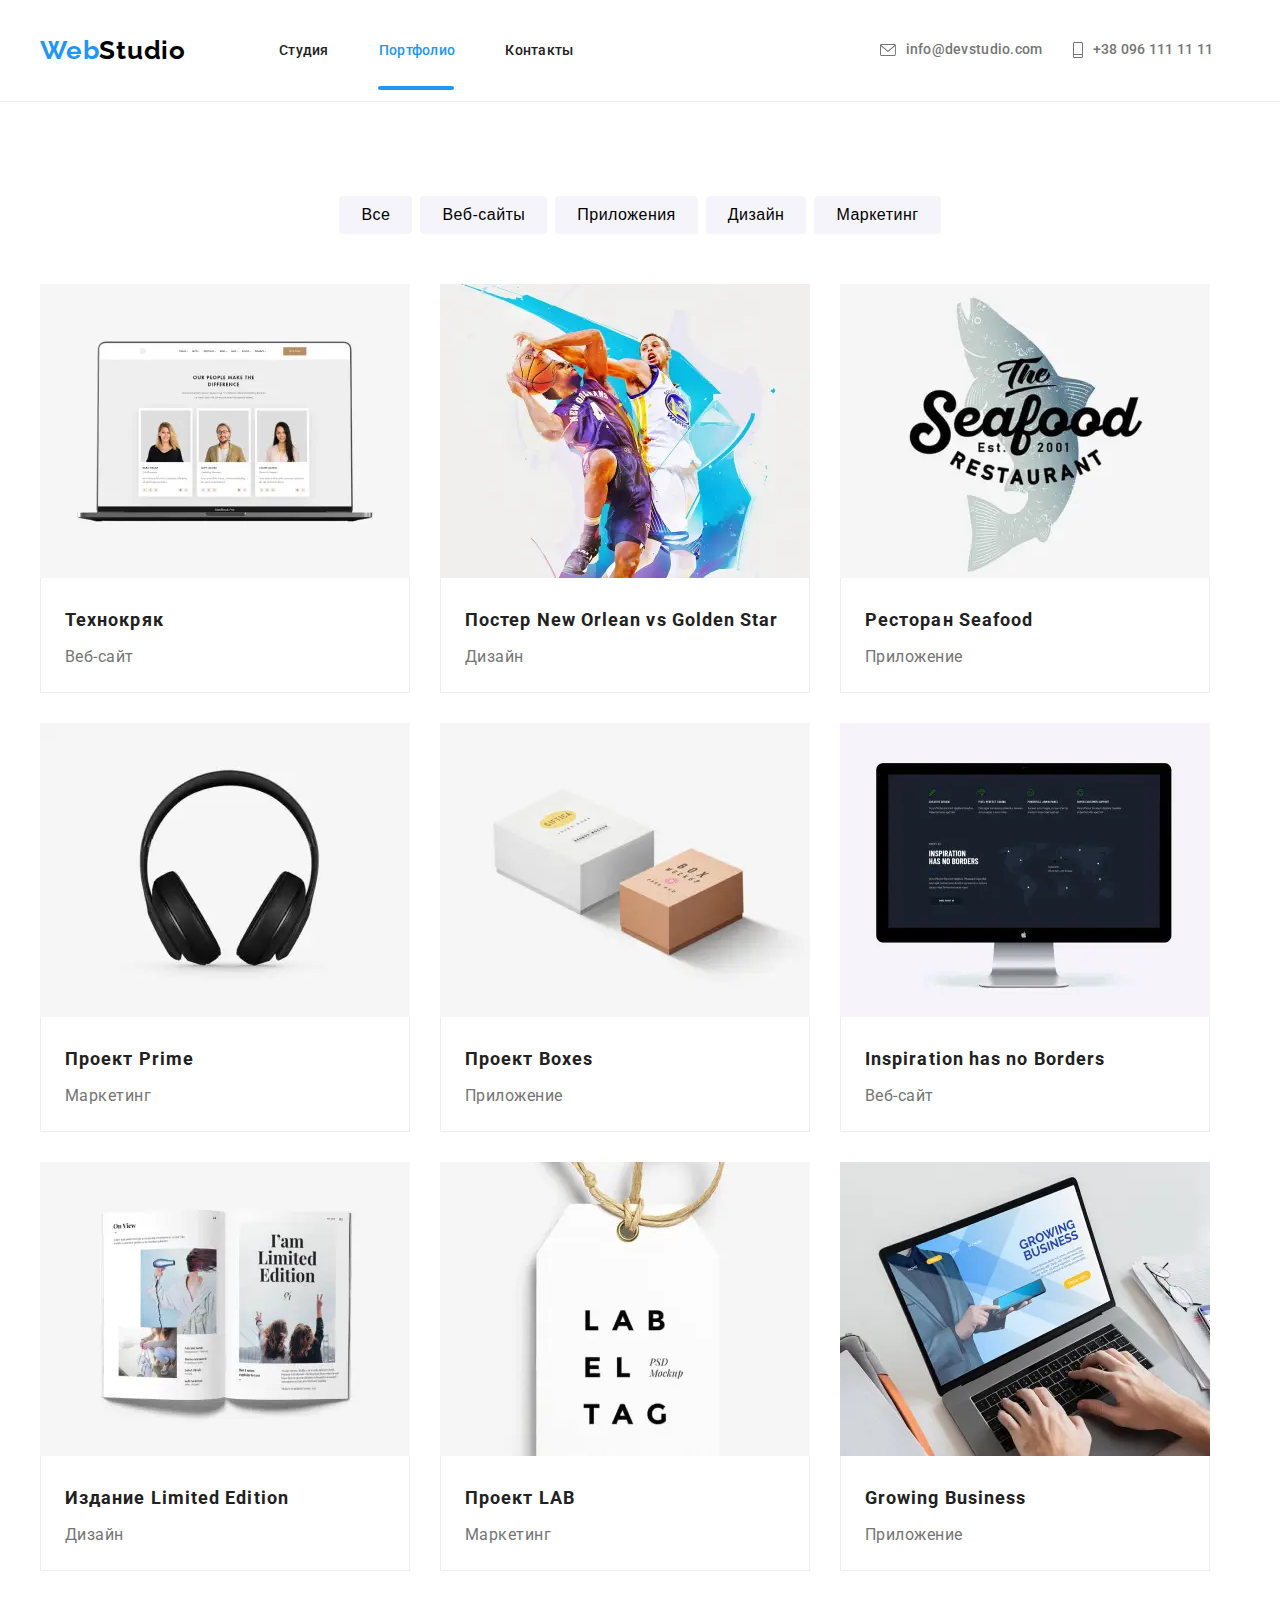
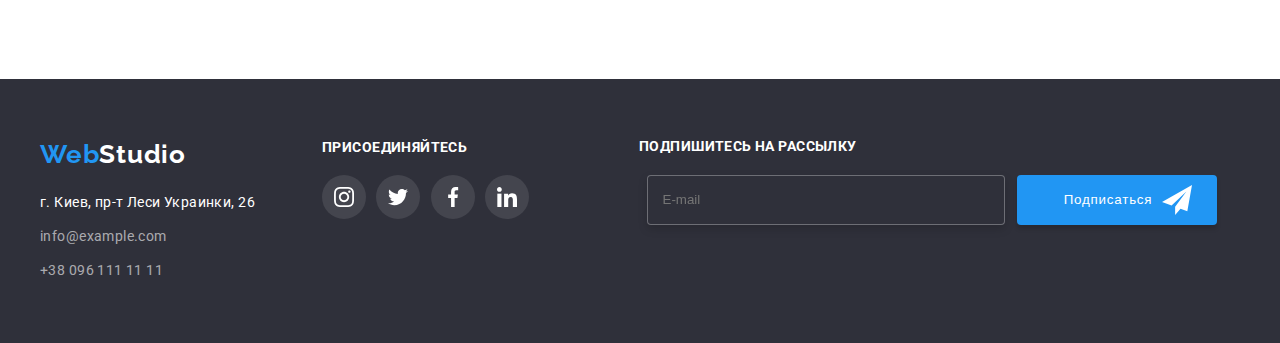
==== portfolio.html @ d83d39a5 "new" ====
<!DOCTYPE html>
<html lang="ru">
<head>
    <meta charset="UTF-8">
    <meta http-equiv="X-UA-Compatible" content="IE=edge">
    <meta name="viewport" content="width=device-width, initial-scale=1.0">
    <title>WebStudio</title>
    <link rel="preconnect" href="https://fonts.gstatic.com">
    <link href="https://fonts.googleapis.com/css2?family=Raleway:wght@700&family=Roboto:wght@400;500;700;900&display=swap" rel="stylesheet">
    <link rel="stylesheet" href="https://cdnjs.cloudflare.com/ajax/libs/modern-normalize/1.0.0/modern-normalize.min.css" integrity="sha512-ISS7cAi1PEhQ8jnbJpJZMd29NlhNj4AWYyLOSp2CE/CsHxTCu+r+t0D2yoJudVrd0/8fTVPUVDzY5Tvli75u/g==" crossorigin="anonymous" />
    <link rel="stylesheet" href="./css/main.min.css">
</head>
<body>
<header class="header container">
    <div class="header__containet"> 
        
    <nav class="navigation">        
        <a class="navigation__logo" href="#"><span class="navigation__logo-color">Web</span>Studio</a>
        <ul class="navigation__list">
            <li class="navigation__item">
                <a class="navigation__link" href="./index.html">Студия</a></li>
            <li class="navigation__item">
                <a class="navigation__link3" href="#">Портфолио</a></li>
            <li class="navigation__item">
                <a class="navigation__link" href="#">Контакты</a></li>
        </ul>
    </nav>
    <button type="button" class="burger-btn" data-menu-button>
        <svg class="burger-icon">
            <use href="./image/symbol-defs2.svg#icon-menu_24px"></use>
        </svg>
    </button>

    <address class="contacts">
        <a class="contacts__mail" href="mailto:info@devstudio.com">
            <svg class="contacts__icon" Width="16" height="12">
                <use href="./image/icon-contacts/sprite.svg#icon-envelope"></use>
            </svg>
        info@devstudio.com</a>
        <a class="contacts__tel" href="tel:+380961111111">
            <svg class="contacts__icon" Width="10" height="16">
                <use href="./image/icon-contacts/sprite.svg#icon-Vector"></use>
            </svg>
            +38 096 111 11 11</a>
    </address>
    </div>
    <div class="mobil-menu" data-menu>
    <button type="button" class="mobil-menu-cloth-btn" data-menu-close>
        <svg class="mobil-menu-cloth-btn__icon">
            <use href="./image/cloth.svg#icon-vector2"></use>
        </svg>
    </button>
    <div >
        <ul class="mobil-menu__list list">
            <li class="mobil-menu-__item">
                <a href="./index.html" class="mobil-menu-__link">Студия</a></li>
            <li class="mobil-menu-__item">
                <a href="./portfolio.html" class="mobil-menu-__link2">Портфолио</a></li>
            <li class="mobil-menu-__item">
                <a href="" class="mobil-menu-__link">Контакты</a></li>
            <li class="mobil-menu-__item">
        </ul>
    </div>

    <div class="mobil-sub-menu">
        <address class="mobil-address">
            <ul class="list">
                <li class="mobil-menu__address"><a class="mobil-address__tel" href="tel:+380961111111">
                +38 096 111 11 11</a></li>
                <li class="mobil-menu__address"><a class="mobil-address__mail" href="mailto:info@devstudio.com">
            info@devstudio.com</a>
       </li>
            </ul>
             </address>
                

        <ul class="mobol-social">
            <li class="mobol-social__list">
                <a class="mobol-social__link social__deg" href="">Instagram</a></li>
            <li class="mobol-social__list">
                <a class="mobol-social__link social__deg" href="">Twitter</a></li>
            <li class="mobol-social__list social__deg">
                <a class="mobol-social__link" href="">Facebook</a></li>
            <li class="mobol-social__list">
                <a class="mobol-social__link" href="">LinkedIn</a></li>
        </ul>
    </div>
</div>
    </header><main>
    <section class="bm porfolio-padding"> 
        <div class=" top-menu container">
            <ul class="top-menu2">
<li><button class="menu" type="button">Все</button></li>
<li><button class="menu" type="button">Веб-сайты</button></li>
<li><button class="menu" type="button">Приложения</button></li>
<li><button class="menu" type="button">Дизайн</button></li>
<li><button class="menu2" type="button">Маркетинг</button></li>
</ul>
            <ul class="products" >
                <li class="box-shadow overflov-a">
                    <a href="#" class="products-list__link">
                    <div class="over-blue">
                        <picture>

                            <source srcset="./image/icons2/second-tab/seconsd-tab-img.webp 1x, ./image/icons2/second-tab/seconsd-tab-img@2x.webp 2x" 
                                media="(min-width: 1200px)">
                
                            <source srcset="./image/icons2/second-tab/seconsd-tab-img.jpg 1x, ./image/icons2/second-tab/seconsd-tab-img@2x.jpg 2x" 
                            media="(min-width: 1200px)">
                
                            <source srcset="./image/icons2/second-planshet/secons-planshet-img.webp 1x, ./image/icons2/second-planshet/secons-planshet-img.webp 2x" 
                            media="(min-width: 768px)">
                                        
                            <source srcset="./image/icons2/second-planshet/secons-planshet-img.jpg 1x, ./image/icons2/second-planshet/secons-planshet-img.jpg 2x" 
                            media="(min-width: 768px)">
                
                            <source srcset="./image/icons2/second-planshet/secons-planshet-img.webp 1x, ./image/icons2/second-planshet/secons-planshet-img@2x.webp 2x" 
                            media="(min-width: 480px)">
                
                            <source srcset="./image/icons2/second-planshet/secons-planshet-img.jpg 1x, ./image/icons2/second-planshet/secons-planshet-img@2x.jpg 2x" 
                            media="(min-width: 480px)">
                
                    <img src="./image/img00.jpg" alt="Computer"></picture>
                <p class="overflov-2">Технокряк это современная площадка распространения коронавируса. Компании используют эту платформу для цифрового шпионажа и атак на защищённые сервера конкурентов.</p>
                    </div>
                <div class="producta-padding">
                <h3 class="padding-left-rigt">Технокряк</h3>
                <p class="padding-left-rigt padding-for-p">Веб-сайт</p>
            </div></a> 
                </li>

                <li class="box-shadow overflov-a">
                    <a href="#" class="products-list__link">
                    <div class="over-blue">
                                                <picture>
                        <source srcset="./image/icons2/second-tab/seconsd-tab-img-1.webp 1x, ./image/icons2/second-tab/seconsd-tab-img@2x-1.webp 2x" 
                            media="(min-width: 1200px)">
            
                        <source srcset="./image/icons2/second-tab/seconsd-tab-img-1.jpg 1x, ./image/icons2/second-tab/seconsd-tab-img@2x-1.jpg 2x" 
                        media="(min-width: 1200px)">
            
                        <source srcset="./image/icons2/second-planshet/secons-planshet-img-1.webp 1x, ./image/icons2/second-planshet/secons-planshet-img-1.webp 2x" 
                        media="(min-width: 768px)">
                                    
                        <source srcset="./image/icons2/second-planshet/secons-planshet-img-1.jpg 1x, ./image/icons2/second-planshet/secons-planshet-img-1.jpg 2x" 
                        media="(min-width: 768px)">
            
                        <source srcset="./image/icons2/second-mobil/mob-second-img.webp 1x, ./image/icons2/second-mobil/mob-second-img@2x.webp 2x" 
                        media="(min-width: 480px)">
            
                        <source srcset="./image/icons2/second-mobil/mob-second-img.jpg 1x, ./image/icons2/second-mobil/mob-second-img@2x.jpg 2x" 
                        media="(min-width: 480px)">
                <img src="./image/img01.jpg" alt="Bascetball"></picture>

                <p class="overflov-2">Технокряк это современная площадка распространения коронавируса. Компании используют эту платформу для цифрового шпионажа и атак на защищённые сервера конкурентов.</p>
                    </div>
                <div class="producta-padding">
                <h3 class="padding-left-rigt">Постер New Orlean vs Golden Star</h3>
                <p class="padding-left-rigt">Дизайн</p></div></a>
                </li>

                <li class="box-shadow overflov-a">
                    <a href="#" class="products-list__link">
                    <div class="over-blue">
                        <picture>
                        <source srcset="./image/icons2/second-tab/seconsd-tab-img-2.webp 1x, ./image/icons2/second-tab/seconsd-tab-img@2x-2.webp 2x" 
                            media="(min-width: 1200px)">
            
                        <source srcset="./image/icons2/second-tab/seconsd-tab-img-2.jpg 1x, ./image/icons2/second-tab/seconsd-tab-img@2x-2.jpg 2x" 
                        media="(min-width: 1200px)">
          
                        <source srcset="./image/icons2/second-planshet/secons-planshet-img-2.webp 1x, ./image/icons2/second-planshet/secons-planshet-img-2.webp 2x" 
                        media="(min-width: 768px)">
                                    
                        <source srcset="./image/icons2/second-planshet/secons-planshet-img-2.jpg 1x, ./image/icons2/second-planshet/secons-planshet-img-2.jpg 2x" 
                        media="(min-width: 768px)">

                        <source srcset="./image/icons2/second-mobil/mob-second-img@2x-1.webp 1x, ./image/icons2/second-mobil/mob-second-img@2x-1.webp 2x" 
                        media="(min-width: 480px)">
            
                        <source srcset="./image/icons2/second-mobil/mob-second-img@2x-1.jpg 1x, ./image/icons2/second-mobil/mob-second-img@2x-1.jpg 2x" 
                        media="(min-width: 480px)">

                <img src="./image/img02.jpg" alt="Seafood"></picture>

                <p class="overflov-2">Технокряк это современная площадка распространения коронавируса. Компании используют эту платформу для цифрового шпионажа и атак на защищённые сервера конкурентов.</p>
                    </div>
                    
                <div class="producta-padding">
                <h3 class="padding-left-rigt">Ресторан Seafood</h3>
                <p class="padding-left-rigt">Приложение</p></div></a>
                </li>

                <li class="box-shadow box-shadow3 overflov-a">
                    <a href="#" class="products-list__link">
                    <div class="over-blue">
                        <picture>
                        <source srcset="./image/icons2/second-tab/seconsd-tab-img-3.webp 1x, ./image/icons2/second-tab/seconsd-tab-img@2x-3.webp 2x" 
                            media="(min-width: 1200px)">
            
                        <source srcset="./image/icons2/second-tab/seconsd-tab-img-3.jpg 1x, ./image/icons2/second-tab/seconsd-tab-img@2x-3.jpg 2x" 
                        media="(min-width: 1200px)">
            
                        <source srcset="./image/icons2/second-planshet/secons-planshet-img-3.webp 1x, ./image/icons2/second-planshet/secons-planshet-img@2x-3.webp 2x" 
                        media="(min-width: 480px)">
            
                        <source srcset="./image/icons2/second-planshet/secons-planshet-img-3.jpg 1x, ./image/icons2/second-mobil/mob-second-img@2x-2.jpg 2x" 
                        media="(min-width: 480px)">
            
                        <source srcset="./image/icons2/second-mobil/mob-second-img@2x-2.webp 1x, ./image/icons2/second-mobil/mob-second-img@2x-2.webp 2x" 
                        media="(min-width: 480px)">
            
                        <source srcset="./image/icons2/second-mobil/mob-second-img@2x-2.jpg 1x, ./image/icons2/second-mobil/mob-second-img@2x-2.jpg 2x" 
                        media="(min-width: 480px)">

                <img src="./image/img03.jpg" alt="Earphone" ></picture>

                <p class="overflov-2">Технокряк это современная площадка распространения коронавируса. Компании используют эту платформу для цифрового шпионажа и атак на защищённые сервера конкурентов.</p>
                    </div>
                <div class="producta-padding">
                <h3 class="padding-left-rigt">Проект Prime</h3>
                <p class="padding-left-rigt">Маркетинг</p></div></a>
                </li>

                <li class="box-shadow box-shadow3 overflov-a">
                    <a href="#" class="products-list__link">
                    <div class="over-blue">
                        <picture>
                        <source srcset="./image/icons2/second-tab/seconsd-tab-img-4.webp 1x, ./image/icons2/second-tab/seconsd-tab-img@2x-4.webp 2x" 
                            media="(min-width: 1200px)">
            
                        <source srcset="./image/icons2/second-tab/seconsd-tab-img-4.jpg 1x, ./image/icons2/second-tab/seconsd-tab-img@2x-4.jpg 2x" 
                        media="(min-width: 1200px)">
            
                        <source srcset="./image/icons2/second-planshet/secons-planshet-img-4.webp 1x, ./image/icons2/second-planshet/secons-planshet-img-4.webp 2x" 
                        media="(min-width: 768px)">
                                    
                        <source srcset="./image/icons2/second-planshet/secons-planshet-img-4.jpg 1x, ./image/icons2/second-planshet/secons-planshet-img-4.jpg 2x" 
                        media="(min-width: 768px)">

                        <source srcset="./image/icons2/second-mobil/mob-second-img@2x-3.webp 1x, ./image/icons2/second-mobil/mob-second-img@2x-3.webp 2x" 
                        media="(min-width: 480px)">
            
                        <source srcset="./image/icons2/second-mobil/mob-second-img@2x-3.jpg 1x, ./image/icons2/second-mobil/mob-second-img@2x-3.jpg 2x" 
                        media="(min-width: 480px)">

                <img src="./image/img04.jpg" alt="Boxes"></picture>

                <p class="overflov-2">Технокряк это современная площадка распространения коронавируса. Компании используют эту платформу для цифрового шпионажа и атак на защищённые сервера конкурентов.</p>
                    </div>
                <div class="producta-padding">
                <h3 class="padding-left-rigt">Проект Boxes</h3>
                <p class="padding-left-rigt">Приложение</p></div></a>
                </li>

                <li class="box-shadow box-shadow3 overflov-a">
                    <a href="#" class="products-list__link">
                    <div class="over-blue">
                        <picture>
                        <source srcset="./image/icons2/second-tab/seconsd-tab-img-5.webp 1x, ./image/icons2/second-tab/seconsd-tab-img@2x-5.webp 2x" 
                            media="(min-width: 1200px)">
            
                        <source srcset="././image/icons2/second-tab/seconsd-tab-img-5.jpg 1x, ./image/icons2/second-tab/seconsd-tab-img@2x-5.jpg 2x" 
                        media="(min-width: 1200px)">
            
                        <source srcset="./image/icons2/second-planshet/secons-planshet-img-5.webp 1x, ./image/icons2/second-planshet/secons-planshet-img-5.webp 2x" 
                        media="(min-width: 768px)">
                                    
                        <source srcset="./image/icons2/second-planshet/secons-planshet-img-5.jpg 1x, ./image/icons2/second-planshet/secons-planshet-img-5.jpg 2x" 
                        media="(min-width: 768px)">

                        <source srcset="./image/icons2/second-mobil/mob-second-img@2x-4.webp 1x, ./image/icons2/second-mobil/mob-second-img@2x-4.webp 2x" 
                        media="(min-width: 480px)">
            
                        <source srcset="./image/icons2/second-mobil/mob-second-img@2x-4.jpg 1x, ./image/icons2/second-mobil/mob-second-img@2x-4.jpg 2x" 
                        media="(min-width: 480px)">

                <img src="./image/img05.jpg" alt="Borders"></picture>

                <p class="overflov-2">Технокряк это современная площадка распространения коронавируса. Компании используют эту платформу для цифрового шпионажа и атак на защищённые сервера конкурентов.</p>
                    </div>
                <div class="producta-padding">
                <h3 lang="en" class="padding-left-rigt">Inspiration has no Borders</h3>
                <p class="padding-left-rigt">Веб-сайт</p></div></a>
                </li>

                <li class="box-shadow box-shadow3 overflov-a">
                    <a href="#" class="products-list__link">
                    <div class="over-blue">
                        <picture>
                        <source srcset="./image/icons2/second-tab/seconsd-tab-img-6.webp 1x, ./image/icons2/second-tab/seconsd-tab-img@2x-6.webp 2x" 
                            media="(min-width: 1200px)">
            
                        <source srcset="./image/icons2/second-tab/seconsd-tab-img-6.jpg 1x, ./image/icons2/second-tab/seconsd-tab-img@2x-6.jpg 2x" 
                        media="(min-width: 1200px)">
            
                        <source srcset="./image/icons2/second-planshet/secons-planshet-img-6.webp 1x, ./image/icons2/second-planshet/secons-planshet-img-6.webp 2x" 
                        media="(min-width: 768px)">
                                    
                        <source srcset="./image/icons2/second-planshet/secons-planshet-img-6.jpg 1x, ./image/icons2/second-planshet/secons-planshet-img-6.jpg 2x" 
                        media="(min-width: 768px)">

                        <source srcset="./image/icons2/second-mobil/mob-second-img@2x-5.webp 1x, ./image/icons2/second-mobil/mob-second-img@2x-5.webp 2x" 
                        media="(min-width: 480px)">
            
                        <source srcset="./image/icons2/second-mobil/mob-second-img@2x-5.jpg 1x, ./image/icons2/second-mobil/mob-second-img@2x-5.jpg 2x" 
                        media="(min-width: 480px)">
                <img src="./image/img06.jpg" alt="Edition"></picture>

                <p class="overflov-2">Технокряк это современная площадка распространения коронавируса. Компании используют эту платформу для цифрового шпионажа и атак на защищённые сервера конкурентов.</p>
                    </div>
                <div class="producta-padding">
                <h3 class="padding-left-rigt">Издание Limited Edition</h3>
                <p class="padding-left-rigt">Дизайн</p></div></a>
                </li>

                <li class="box-shadow box-shadow3 overflov-a">
                    <a href="#" class="products-list__link">
                    <div class="over-blue">
                        <picture>
                        <source srcset="./image/icons2/second-tab/seconsd-tab-img-7.webp 1x, ./image/icons2/second-tab/seconsd-tab-img@2x-7.webp 2x" 
                            media="(min-width: 1200px)">
            
                        <source srcset="./image/icons2/second-tab/seconsd-tab-img-7.jpg 1x, ./image/icons2/second-tab/seconsd-tab-img@2x-7.jpg 2x" 
                        media="(min-width: 1200px)">
            
                        <source srcset="./image/icons2/second-planshet/secons-planshet-img-7.webp 1x, ./image/icons2/second-planshet/secons-planshet-img-7.webp 2x" 
                        media="(min-width: 768px)">
                                    
                        <source srcset="./image/icons2/second-planshet/secons-planshet-img-7.jpg 1x, ./image/icons2/second-planshet/secons-planshet-img-7.jpg 2x" 
                        media="(min-width: 768px)">
            
                        <source srcset="./image/icons2/second-mobil/mob-second-img@2x-6.webp 1x, ./image/icons2/second-mobil/mob-second-img@2x-6.webp 2x" 
                        media="(min-width: 480px)">
            
                        <source srcset="./image/icons2/second-mobil/mob-second-img@2x-6.jpg 1x, ./image/icons2/second-mobil/mob-second-img@2x-6.jpg 2x" 
                        media="(min-width: 480px)">

                <img src="./image/img07.jpg" alt="Lab"></picture>

                <p class="overflov-2">Технокряк это современная площадка распространения коронавируса. Компании используют эту платформу для цифрового шпионажа и атак на защищённые сервера конкурентов.</p>
                    </div>
                <div class="producta-padding">
                <h3 class="padding-left-rigt">Проект LAB</h3>
                <p class="padding-left-rigt">Маркетинг</p></div></a>
                </li>

                <li class="box-shadow box-shadow3 overflov-a">
                    <a href="#" class="products-list__link">
                    <div class="over-blue">
                        <picture>
                        <source srcset="./image/icons2/second-tab/seconsd-tab-img-8.webp 1x, ./image/icons2/second-tab/seconsd-tab-img@2x-8.webp 2x" 
                            media="(min-width: 1200px)">
            
                        <source srcset="./image/icons2/second-tab/seconsd-tab-img-8.jpg 1x, ./image/icons2/second-tab/seconsd-tab-img@2x-8.jpg 2x" 
                        media="(min-width: 1200px)">
            
                        <source srcset="./image/icons2/second-planshet/secons-planshet-img-8.webp 1x, ./image/icons2/second-planshet/secons-planshet-img-8.webp 2x" 
                        media="(min-width: 768px)">
                                    
                        <source srcset="./image/icons2/second-planshet/secons-planshet-img-8.jpg 1x, ./image/icons2/second-planshet/secons-planshet-img-8.jpg 2x" 
                        media="(min-width: 768px)">
            
                        <source srcset="./image/icons2/second-mobil/mob-second-img@2x-7.webp 1x, ./image/icons2/second-mobil/mob-second-img@2x-7.webp 2x" 
                        media="(min-width: 480px)">
            
                        <source srcset="./image/icons2/second-mobil/mob-second-img@2x-7.jpg 1x, ./image/icons2/second-mobil/mob-second-img@2x-7.jpg 2x" 
                        media="(min-width: 480px)">

                <img src="./image/img08.jpg" alt="Business"></picture>

                <p class="overflov-2">Технокряк это современная площадка распространения коронавируса. Компании используют эту платформу для цифрового шпионажа и атак на защищённые сервера конкурентов.</p>
                    </div>
                <div class="producta-padding">
                <h3 lang="en" class="padding-left-rigt">Growing Business</h3>
                <p class="padding-left-rigt">Приложение</p></div></a>
                </li>
            </ul>
        </div> 
        </section>
</main>
<footer class="footer">
    <div class="foter__section container">
        <div class="footer-padding">
    <div class="logo-section">
    <a class="logo-footer" href="#"><span class="web-logo">Web</span>Studio</a>
    

    <address class="address"><a class="adress-footer" href="#">г. Киев, пр-т Леси Украинки, 26</a>
    <ul class="address__item">
    <li class="address__list">
        <a class="address__link-amail" href="mailto:info@example.com">info@example.com</a>
    </li>    
    <li>
        <a class="address__link-tel" href="tel:+380961111111">+38 096 111 11 11</a>
    </li>
</ul> 
    </address> 

</div>
<div class="footer-welcom">
    
    <p class="welcom">присоединяйтесь</p>
        <ul class="welcom__item">
            <li class="welcom__list">
                <a class="welcom__link" href="#">
        <svg class="instagram" Width="20" height="20">
            <use href="./image/icon-sosial-cards/sprite.svg#icon-instagram"></use>
        </svg>   
                </a>   
            </li>

                <li>
                    <a class="welcom__link" href="#">
            <svg class="twitter" Width="20" height="20">
                <use href="./image/icon-sosial-cards/sprite.svg#icon-twitter"></use>
            </svg>   
                    </a>   
                </li>

            <li>
                <a class="welcom__link" href="#">
        <svg class="facebook" Width="20" height="20">
            <use href="./image/icon-sosial-cards/sprite.svg#icon-facebook"></use>
        </svg>   
                </a>   
            </li>

                <li>
                    <a class="welcom__link" href="#">
            <svg class="linkedin" Width="20" height="20">
                <use href="./image/icon-sosial-cards/sprite.svg#icon-linkedin"></use>
            </svg>   
                    </a>   
                </li>
        </ul>
    </div>
</div>
    
    <div class="footer-form">
        <p class="footer-form__name">Подпишитесь на рассылку</p>
        <form class="form-input-footer">                
            <input name="comment" class="footer-form-email" type="text" placeholder="E-mail">
            <button class="footer-form-button" type="submit">Подписаться
                <svg class="airplane" Width="20" height="20">
                    <use href="./image/icon-footer-email/sprite.svg#icon-icon-send-2"></use>
                </svg> 
            </button>
        </form>
    </div>
    
</footer> 
<script src="./js/mobil-menu.js"></script>
</body>
</html>
---- css/main.min.css ----
:root{--color-text: #212121;--color-second-text: #757575;--focus-color: #2196F3;--secondary-font: "Raleway", sans-serif;--colo-black: #000000;--background-color: #2F303A;--white: #FFFFFF;--background-white: #F5F4FA;--solid-color: #ECECEC;--black: #000000;--back-ground: #C4C4C4;--fill: #AFB1B8}.padding-for-section{padding-bottom:60px;padding-top:60px;width:100%}@media screen and (min-width: 1200px){.padding-for-section{padding-bottom:94px;padding-top:94px;width:100%}}ul{margin-left:0;padding-left:0;text-decoration:none;color:var(--color-text)}li{list-style-type:none}body{font-family:'Roboto', sans-serif;font-weight:400;font-size:14px;line-height:24px;letter-spacing:0.03em;margin:0 auto}h1,h2,h3,h4,h5,h6,p{margin:0}img{display:block}.container{width:480px;margin:0 auto;padding-left:15px;padding-right:15px}@media screen and (min-width: 768px){.container{width:768px}}@media screen and (min-width: 1200px){.container{width:1200px}}.section-title{font-weight:700;font-size:36px;line-height:1.16;text-align:center;letter-spacing:0.03em;color:var(--color-text);margin-bottom:50px}.header__containet{display:flex;justify-content:space-between}.burger-icon{width:40px;height:40px;padding-left:8px;padding-right:8px;display:flex;justify-content:center;align-items:center}.burger-btn,.mobil-menu-cloth-btn{border:none;background-color:transparent;bottom:none;padding:0}header{padding-top:16px;padding-bottom:16px}.mobil-menu{position:fixed;top:0;left:50%;width:100vw;max-width:480px;height:100vh;background-color:#fff;z-index:10;padding:48px 40px;display:flex;flex-direction:column;justify-content:space-between;transform:translateY(-100%) translateX(-50%);transition:transform 250ms linear}.is-open{transform:translateY(0) translateX(-50%)}.mobil-menu-cloth-btn__icon{padding:9px}.mobil-menu-__link{font-weight:500;font-size:40px;line-height:47px;letter-spacing:0.02em;flex-basis:calc((100% - 90px) / 3);color:#212121;transition:250ms}.mobil-menu-__link2{font-weight:500;font-size:40px;line-height:47px;letter-spacing:0.02em;flex-basis:calc((100% - 90px) / 3);color:#2196F3;transition:250ms}.mobil-menu-cloth-btn{cursor:pointer}.burger-btn,.mobil-menu-cloth-btn:hover,.burger-btn,.mobil-menu-cloth-btn:focus{fill:#2196F3}.burger-btn .burger-icon{cursor:pointer;transition:250ms}.burger-btn .burger-icon:hover,.burger-btn .burger-icon:focus{fill:#2196F3}.burger-btn,.mobil-menu-cloth-btn{fill:#212121;transition:250ms}.mobil-menu-__item:nth-child(2){margin-top:32px;margin-bottom:32px}.mobil-sub-menu{display:flex;flex-wrap:wrap}.mobol-social__link{font-weight:500;font-size:18px;line-height:22px;letter-spacing:0.02em;color:#2196F3;cursor:pointer}.mobil-menu-__item a:hover,.mobil-menu-__item a:focus{color:#2196F3}.mobol-social{display:flex;flex-wrap:wrap}.mobil-menu-cloth-btn{position:absolute;top:25px;right:15px}.social__deg:nth-child(-n+3)::after{content:"";border:1px solid #E5E5E5;margin-right:10px;margin-left:10px;transform:rotate(90deg)}.mobil-menu-cloth-btn__icon{width:40px;height:40px}.mobil-address__tel{font-weight:500;font-size:34px;line-height:40px;letter-spacing:0.02em;color:#2196F3}.mobil-address__mail{font-weight:500;font-size:24px;line-height:28px;letter-spacing:0.02em;color:#757575}.mobil-menu__address:nth-child(2){margin-top:32px;margin-bottom:64px}.navigation{display:flex;align-items:center}.navigation__list{display:none}.burger-btn:focus,.burger-btn:hover{fill:#2196F3}.contacts__icon{margin-right:10px}.burger-btn .burger-icon{cursor:pointer;transition:250ms}.burger-icon{width:40px;height:40px;padding-left:8px;padding-right:8px;display:flex;justify-content:center;align-items:center}.burger-btn{border:none;background-color:transparent;bottom:none;padding:0;fill:#212121;transition:250ms}.contacts{display:none}.header .container{display:flex;align-items:center;justify-content:space-between}.navigation__item:not(:last-child){margin-right:50px}.navigation__link{font-weight:500;font-size:14px;line-height:1.14;letter-spacing:0.02em;color:var(--color-text);text-decoration:none;transition:250ms}.over-blue{position:relative;overflow:hidden}.overflov-2{position:absolute;top:0;left:0;height:101%;color:var(--white);background:rgba(33,150,243,0.9);padding-bottom:63px;padding-top:63px;padding-left:24px;padding-right:24px;font-weight:400;font-size:18px;line-height:1.55;letter-spacing:0.03em;transform:translateY(100%);transition:250ms cubic-bezier(0.4, 0, 0.2, 1)}.navigation__logo{font-family:"Raleway";font-weight:700;font-size:26px;line-height:1.19;letter-spacing:0.03em;color:#000000;margin-right:93px}.navigation__logo-color{color:var(--focus-color);margin-bottom:20px}@media screen and (min-width: 768px){.header__containet{display:flex;justify-content:space-between}.burger-btn{display:none}.header{display:flex;align-items:center;padding-top:24px;padding-bottom:25px}.navigation{display:flex;align-items:center}.contacts__icon{margin-right:10px}.contacts__mail svg:hover{fill:var(--focus-color);color:#2196F3}.contacts{display:flex;align-items:start;justify-content:start;flex-direction:column;margin-left:72px}.contacts a:hover{color:#2196F3;transition:250ms}.header .container{display:flex;align-items:center;justify-content:space-between}.navigation__item:not(:last-child){margin-right:50px}.navigation__link{font-weight:500;font-size:14px;line-height:1.14;letter-spacing:0.02em;color:var(--color-text);text-decoration:none;transition:250ms}.over-blue{position:relative;overflow:hidden}.overflov-2{position:absolute;top:0;left:0;height:101%;color:var(--white);background:rgba(33,150,243,0.9);padding-bottom:63px;padding-top:63px;padding-left:24px;padding-right:24px;font-weight:400;font-size:18px;line-height:1.55;letter-spacing:0.03em;transform:translateY(100%);transition:250ms cubic-bezier(0.4, 0, 0.2, 1)}.products-list__link:hover .overflov-2,.products-list__link:focus .overflov-2{transform:translateY(0%)}.navigation__link3::after{position:absolute;background:var(--focus-color);width:100%;height:4px;bottom:-36px;left:-1px;border-radius:2px;content:"";transition:250ms}.navigation__link:hover,.navigation__link:focus{color:var(--focus-color)}.icon-sec-red{padding-top:25px}.contacts__mail{display:flex;justify-content:center;align-items:center;font-weight:500;font-size:14px;line-height:1.14px;letter-spacing:0.02em;color:var(--color-second-text);font-style:normal;fill:var(--color-second-text);margin-bottom:10px}.contacts__mail:hover,.contacts__mail:focus{color:var(--focus-color)}.contacts__mail:hover,.contacts__mail:focus{fill:var(--focus-color)}.navigation__logo{font-family:"Raleway";font-weight:700;font-size:26px;line-height:1.19;letter-spacing:0.03em;color:#000000;margin-right:67px}.navigation__list{display:flex;align-items:center}.navigation__link3{position:relative;font-weight:500;font-size:14px;line-height:1.14;letter-spacing:0.02em;color:var(--focus-color);text-decoration:none}.contacts__tel{display:flex;justify-content:center;align-items:center;font-weight:500;font-size:14px;line-height:1.14px;letter-spacing:0.02em;color:var(--color-second-text);margin-left:0;font-style:normal;text-decoration:none;fill:var(--color-second-text)}.contacts__tel:hover,.contacts__tel:focus{color:var(--focus-color);text-decoration:none}.contacts__tel:hover,.contacts__tel:focus{fill:var(--focus-color)}.navigation__logo-color{color:var(--focus-color);margin-bottom:20px}}@media screen and (min-width: 1200px){.burger-btn{display:none}.header{display:flex;align-items:center;padding-top:24px;padding-bottom:25px}.navigation{display:flex;align-items:center}.contacts__icon{margin-right:10px}.contacts__mail svg:hover{fill:var(--focus-color);color:#2196F3}.contacts{display:flex;align-items:center;justify-content:flex-end;flex-direction:row;margin-left:306px}.contacts a:hover{color:#2196F3;transition:250ms}.header .container{display:flex;align-items:center;justify-content:space-between}.navigation__item:not(:last-child){margin-right:50px}.navigation__link{font-weight:500;font-size:14px;line-height:1.14;letter-spacing:0.02em;color:var(--color-text);text-decoration:none;transition:250ms}.over-blue{position:relative;overflow:hidden}.overflov-2{position:absolute;top:0;left:0;height:101%;color:var(--white);background:rgba(33,150,243,0.9);padding-bottom:63px;padding-top:63px;padding-left:24px;padding-right:24px;font-weight:400;font-size:18px;line-height:1.55;letter-spacing:0.03em;transform:translateY(100%);transition:250ms cubic-bezier(0.4, 0, 0.2, 1)}.products-list__link:hover .overflov-2,.products-list__link:focus .overflov-2{transform:translateY(0%)}.navigation__link3::after{position:absolute;background:var(--focus-color);width:100%;height:4px;bottom:-32px;left:-1px;border-radius:2px;content:"";transition:250ms}.navigation__link:hover,.navigation__link:focus{color:var(--focus-color)}.icon-sec-red{padding-top:25px}.contacts__mail{display:flex;justify-content:center;align-items:center;font-weight:500;font-size:14px;line-height:1.14px;letter-spacing:0.02em;color:var(--color-second-text);font-style:normal;fill:var(--color-second-text);margin-bottom:0}.contacts__mail:hover,.contacts__mail:focus{color:var(--focus-color)}.contacts__mail:hover,.contacts__mail:focus{fill:var(--focus-color)}.navigation__logo{font-family:"Raleway";font-weight:700;font-size:26px;line-height:1.19;letter-spacing:0.03em;color:#000000;margin-right:93px}.navigation__list{display:flex;align-items:center}.navigation__link3{position:relative;font-weight:500;font-size:14px;line-height:1.14;letter-spacing:0.02em;color:var(--focus-color);text-decoration:none}.contacts__tel{display:flex;justify-content:center;align-items:center;font-weight:500;font-size:14px;line-height:1.14px;letter-spacing:0.02em;color:var(--color-second-text);margin-left:30px;font-style:normal;text-decoration:none;fill:var(--color-second-text)}.contacts__tel:hover,.contacts__tel:focus{color:var(--focus-color);text-decoration:none}.contacts__tel:hover,.contacts__tel:focus{fill:var(--focus-color)}.navigation__logo-color{color:var(--focus-color);margin-bottom:20px}}.hero{background:var(--back-ground);display:flex;justify-content:center;align-items:center;background-image:linear-gradient(rgba(47,48,58,0.4), rgba(47,48,58,0.4)),url(../image/icons2/main-mobil/headerimg.png);max-width:480px;background-repeat:no-repeat;background-size:cover;margin:0 auto;padding-top:118px;padding-bottom:118px}@media (min-device-pixel-ratio: 2), (min-resolution: 192dpi), (min-resolution: 2dppx){.hero{background-image:linear-gradient(rgba(47,48,58,0.4), rgba(47,48,58,0.4)),url(../image/icons2/main-mobil/headerimg@2x.png)}}.hero__text{font-weight:900;font-size:26px;line-height:42px;text-align:center;letter-spacing:0.06em;text-transform:uppercase;color:#FFFFFF;color:var(--white);margin-bottom:30px;max-width:360px;align-items:center;justify-content:center;display:flex;margin:0 auto}.hero__btn{font-weight:700;font-size:16px;line-height:1.87;align-items:center;letter-spacing:0.06em;color:var(--white);background:var(--focus-color);padding:10px 32px;box-shadow:0px 4px 4px rgba(0,0,0,0.15);border-radius:4px;margin-top:40px;cursor:pointer;border:none}.hero__cover{text-align:center}@media screen and (min-width: 768px){.hero{background:var(--back-ground);display:flex;justify-content:center;align-items:center;background-image:linear-gradient(rgba(47,48,58,0.4), rgba(47,48,58,0.4)),url(../image/icons2/main-planshet/headerimg.png);max-width:768px;background-repeat:no-repeat;background-size:cover;place-content:center;margin:0 auto;padding-top:118px;padding-bottom:118px}}@media screen and (min-width: 768px) and (min-device-pixel-ratio: 2), screen and (min-width: 768px) and (min-resolution: 192dpi), screen and (min-width: 768px) and (min-resolution: 2dppx){.hero{background-image:linear-gradient(rgba(47,48,58,0.4), rgba(47,48,58,0.4)),url(../image/icons2/main-planshet/headerimg@2x.png)}}@media screen and (min-width: 768px){.hero__text{font-weight:900;font-size:26px;line-height:42px;text-align:center;letter-spacing:0.06em;text-transform:uppercase;color:#FFFFFF;color:var(--white);margin-bottom:30px;max-width:360px;align-items:center;justify-content:center;display:flex;margin:0 auto}.hero__btn{font-weight:700;font-size:16px;line-height:1.87;align-items:center;letter-spacing:0.06em;color:var(--white);background:var(--focus-color);padding:10px 32px;box-shadow:0px 4px 4px rgba(0,0,0,0.15);border-radius:4px;margin-top:40px;cursor:pointer;border:none}.hero__cover{text-align:center}}@media screen and (min-width: 1200px){.hero{background:var(--back-ground);display:flex;justify-content:center;align-items:center;background-image:linear-gradient(rgba(47,48,58,0.4), rgba(47,48,58,0.4)),url(../image/Img.png);max-width:1600px;background-repeat:no-repeat;height:600px;background-size:cover;margin:0 auto}}@media screen and (min-width: 1200px) and (min-device-pixel-ratio: 2), screen and (min-width: 1200px) and (min-resolution: 192dpi), screen and (min-width: 1200px) and (min-resolution: 2dppx){.hero{background-image:linear-gradient(rgba(47,48,58,0.4), rgba(47,48,58,0.4)),url(../image/icons2/main-planshet/headerimg.png)}}@media screen and (min-width: 1200px){.hero__text{font-weight:900;font-size:44px;line-height:1.36;text-align:center;letter-spacing:0.06em;text-transform:uppercase;color:var(--white);margin-bottom:40px;max-width:696px;align-items:center;justify-content:center;display:flex;margin:0 auto}.hero__btn{font-weight:700;font-size:16px;line-height:1.87;align-items:center;letter-spacing:0.06em;color:var(--white);background:var(--focus-color);padding:10px 32px;box-shadow:0px 4px 4px rgba(0,0,0,0.15);border-radius:4px;margin-top:40px;cursor:pointer;border:none}.hero__cover{text-align:center}}.our-work .padding-for-section{display:none}.padding-for-section .section-title{display:none}.about-us{display:flex;justify-content:center;flex-wrap:wrap;padding-left:0;margin-left:-30px;margin-top:-30px}.about-us__section{flex-basis:calc((100% - 120px) / 4);margin-left:30px;margin-top:30px}.about-us__title{font-weight:700;font-size:14px;text-align:center;font-size:14px;line-height:1.14;letter-spacing:0.03em;text-transform:uppercase;color:var(--color-text);margin-top:30px;border:none}.about-us__text{margin-top:10px;color:var(--color-second-text);box-sizing:border-box}.about{padding-top:60px;padding-bottom:60px}.about-us__icon{border-radius:4px}.box-shadow{flex-basis:calc((100% - 270px) / 9);margin-top:30px;margin-left:30px;cursor:pointer}.about-us__svg{align-items:center;width:450px;height:120px;border-radius:4px;background:var(--background-white);display:flex;justify-content:center}@media screen and (min-width: 768px){.about-us{display:flex;justify-content:center;flex-wrap:wrap;padding-left:0;margin-left:-30px;margin-top:-30px}.about-us__section{flex-basis:calc((100% - 120px) / 4);margin-left:30px;margin-top:30px}.about-us__title{font-weight:700;font-size:14px;text-align:start;font-size:14px;line-height:1.14;letter-spacing:0.03em;text-transform:uppercase;color:var(--color-text);margin-top:30px;border:none}.about-us__text{margin-top:10px;color:var(--color-second-text);box-sizing:border-box}.about{padding-top:60px;padding-bottom:60px}.about-us__icon{border-radius:4px}.box-shadow{flex-basis:calc((100% - 270px) / 9);margin-top:30px;margin-left:30px;cursor:pointer}.about-us__svg{align-items:center;width:354px;height:120px;border-radius:4px;background:var(--background-white);display:flex;justify-content:center}}@media screen and (min-width: 1200px){.padding-for-section{display:block}.about-us{display:flex;justify-content:center;margin-left:-30px;padding-left:0;flex-wrap:wrap;margin-top:-30px;align-items:center}.about-us__section{flex-basis:calc((100% - 120px) / 4);margin-left:30px;margin-top:30px}.about-us__title{font-weight:700;font-size:14px;text-align:start;font-size:14px;line-height:1.14;letter-spacing:0.03em;text-transform:uppercase;color:var(--color-text);margin-top:30px;border:none}.about-us__text{margin-top:10px;color:var(--color-second-text);box-sizing:border-box}.about{padding-top:94px;padding-bottom:0px}.about-us__icon{border-radius:4px}.box-shadow{flex-basis:calc((100% - 270px) / 9);margin-top:30px;margin-left:30px;cursor:pointer}.about-us__svg{align-items:center;width:270px;height:120px;background:var(--background-white);display:flex;justify-content:center}.our-work .padding-for-section{display:block}}.padding-section.container{display:none}.padding-section .section-title{display:none}.our-work-img__item{display:none}.padding-section{display:none}@media screen and (min-width: 768px){.padding-section.container{display:none}.padding-section .section-title{display:none}.our-work-img__item{display:none}.padding-section{display:none}}@media screen and (min-width: 1200px){.our-work-img__item{display:block}.padding-section{display:block}.padding-section .section-title{display:block}.our-work-img{display:contents}.our-work-img{display:flex;justify-content:center;padding-left:0;margin-top:0;margin-bottom:0;flex-wrap:wrap;margin-left:-30px}.our-work-img__item{flex-basis:calc((100% - 90px) / 3);margin-left:30px;width:370px;height:294px;width:370px;height:294px;position:relative}.our-work-img__overlay{font-weight:700;font-size:14px;position:absolute;padding-top:27px;bottom:0;left:0;line-height:1.14;text-align:center;letter-spacing:0.03em;text-transform:uppercase;background:rgba(47,48,58,0.8);width:100%;padding-bottom:27px;color:#FFFFFF}}.our-comand__item img{width:450px;height:460px}.our-comand{background-color:var(--background-white)}.our-comand-container{width:calc((50% - 45px) / 2)}.our-comand__list{display:flex;padding-left:0;margin-top:0;margin-bottom:0;flex-wrap:wrap;margin-left:-30px;margin-top:-30px}.our-comand__item{background-color:var(--white);box-shadow:0px 1px 3px rgba(0,0,0,0.12),0px 1px 1px rgba(0,0,0,0.14),0px 2px 1px rgba(0,0,0,0.2);border-radius:0px 0px 4px 4px;flex-basis:calc((100% - 120px) / 4);margin-left:30px;margin-top:30px}.our-comand__img{padding:30px 32px}.our-comand__name{font-weight:500;font-size:16px;line-height:19px;letter-spacing:0.03em;color:var(--color-text);margin-bottom:10px;text-align:center;border:none}.our-comand__profession{text-align:center;margin-bottom:16px;font-weight:400;font-size:16px;line-height:1.18;letter-spacing:0.03em;color:var(--color-second-text)}.social__link{display:flex;justify-content:center;align-items:center;width:44px;height:44px;border-radius:50%;fill:var(--back-ground);transition:0.5s}.social__link:hover,.social__link:focus{fill:var(--white)}.social__link:hover,.social__link:focus{background:var(--focus-color)}.our-comand-section{padding-bottom:60px;padding-top:60px;width:100%}.social{display:flex;justify-content:center;align-items:center}@media screen and (min-width: 768px){.our-comand__item img{width:354px;height:374px}.our-comand{background-color:var(--background-white)}.our-comand-container{width:calc((50% - 45px) / 2)}.our-comand__list{display:flex;padding-left:0;margin-top:0;margin-bottom:0;flex-wrap:wrap;margin-left:-30px;margin-top:-30px}.our-comand__item{background-color:var(--white);box-shadow:0px 1px 3px rgba(0,0,0,0.12),0px 1px 1px rgba(0,0,0,0.14),0px 2px 1px rgba(0,0,0,0.2);border-radius:0px 0px 4px 4px;flex-basis:calc((100% - 120px) / 4);margin-left:30px;margin-top:30px}.our-comand__img{padding:30px 32px}.our-comand__name{font-weight:500;font-size:16px;line-height:19px;letter-spacing:0.03em;color:var(--color-text);margin-bottom:10px;text-align:center;border:none}.our-comand__profession{text-align:center;margin-bottom:16px;font-weight:400;font-size:16px;line-height:1.18;letter-spacing:0.03em;color:var(--color-second-text)}.social__link{display:flex;justify-content:center;align-items:center;width:44px;height:44px;border-radius:50%;fill:var(--back-ground);transition:0.5s}.social__link:hover,.social__link:focus{fill:var(--white)}.social__link:hover,.social__link:focus{background:var(--focus-color)}.our-comand-section{padding-bottom:60px;padding-top:60px;width:100%}.social{display:flex;justify-content:center;align-items:center}}@media screen and (min-width: 1200px){.our-comand__item img{width:270px;height:260px}.our-comand{background-color:var(--background-white)}.our-comand-container{width:calc((50% - 45px) / 2)}.our-comand__list{display:flex;padding-left:0;margin-top:0;margin-bottom:0;flex-wrap:wrap;margin-left:-30px;margin-top:-0px}.our-comand__item{background-color:var(--white);box-shadow:0px 1px 3px rgba(0,0,0,0.12),0px 1px 1px rgba(0,0,0,0.14),0px 2px 1px rgba(0,0,0,0.2);border-radius:0px 0px 4px 4px;flex-basis:calc((100% - 120px) / 4);margin-left:30px;margin-top:0px}.our-comand__img{padding:30px 32px}.our-comand__name{font-weight:500;font-size:16px;line-height:19px;letter-spacing:0.03em;color:var(--color-text);margin-bottom:10px;text-align:center;border:none}.our-comand__profession{text-align:center;margin-bottom:16px;font-weight:400;font-size:16px;line-height:1.18;letter-spacing:0.03em;color:var(--color-second-text)}.social__link{display:flex;justify-content:center;align-items:center;width:44px;height:44px;border-radius:50%;fill:var(--back-ground);transition:0.5s}.social__link:hover,.social__link:focus{fill:var(--white)}.social__link:hover,.social__link:focus{background:var(--focus-color)}.our-comand-section{padding-bottom:94px;padding-top:94px;width:100%}.social{display:flex;justify-content:space-between;align-items:center}}.our-clients__item{display:flex;flex-wrap:wrap;align-items:center;margin-top:0;margin-bottom:0;margin-left:-30px;margin-bottom:-30px}.our-clients__item li{flex-basis:calc((100% - 180px) / 6);margin-left:30px;margin-bottom:30px}.our-clients__list-link{display:flex;justify-content:center;align-items:center;border:1px solid #AFB1B8;box-sizing:border-box;border-radius:4px;width:210px;height:92px;fill:var(--back-ground)}.our-clients__list-link:hover{border:1px solid var(--focus-color)}.our-clients__list-link:hover:hover,.our-clients__list-link:hover:focus{fill:var(--focus-color);cursor:pointer}.our-clients__logo{transition:0.5s;padding-top:5px;padding-bottom:5px}.our-clients__logo:hover,.our-clients__logo:focus{border-color:var(--focus-color)}.lo-go-02{display:flex;justify-content:center;align-items:center;box-sizing:border-box;border-radius:4px;width:170px;height:90px;padding-top:24px;padding-bottom:23px}@media screen and (min-width: 768px){.our-clients__item{display:flex;flex-wrap:wrap;align-items:center;margin-top:0;margin-bottom:0;margin-left:-30px;margin-bottom:-30px}.our-clients__item li{flex-basis:calc((100% - 180px) / 6);margin-left:30px;margin-bottom:30px}.our-clients__list-link{display:flex;justify-content:center;align-items:center;border:1px solid #AFB1B8;box-sizing:border-box;border-radius:4px;width:226px;height:92px;fill:var(--back-ground)}.our-clients__list-link:hover{border:1px solid var(--focus-color)}.our-clients__list-link:hover:hover,.our-clients__list-link:hover:focus{fill:var(--focus-color);cursor:pointer}.our-clients__logo{transition:0.5s;padding-top:5px;padding-bottom:5px}.our-clients__logo:hover,.our-clients__logo:focus{border-color:var(--focus-color)}.lo-go-02{display:flex;justify-content:center;align-items:center;box-sizing:border-box;border-radius:4px;width:170px;height:90px;padding-top:24px;padding-bottom:23px}}@media screen and (min-width: 1200px){.our-clients__item{display:flex;flex-wrap:wrap;align-items:center;margin-top:0;margin-bottom:0;margin-left:-30px;margin-bottom:-0px}.our-clients__item li{flex-basis:calc((100% - 180px) / 6);margin-left:30px;margin-bottom:0px}.our-clients__list-link{display:flex;justify-content:center;align-items:center;border:1px solid #AFB1B8;box-sizing:border-box;border-radius:4px;width:170px;height:90px;fill:var(--back-ground)}.our-clients__list-link:hover{border:1px solid var(--focus-color)}.our-clients__list-link:hover:hover,.our-clients__list-link:hover:focus{fill:var(--focus-color);cursor:pointer}.our-clients__logo{transition:0.5s;padding-top:5px;padding-bottom:5px}.our-clients__logo:hover,.our-clients__logo:focus{border-color:var(--focus-color)}.lo-go-02{display:flex;justify-content:center;align-items:center;box-sizing:border-box;border-radius:4px;width:170px;height:90px;padding-top:24px;padding-bottom:23px}}.footer-form{margin-top:60px}.footer-padding{display:flex;justify-content:center;text-align:center;flex-direction:column}.footer{display:flex;justify-content:center;align-items:center;background-color:#2F303A;padding-top:60px;padding-bottom:60px}.foter__section{display:flex;margin:0 auto;width:1200px;flex-direction:column}.logo-footer{font-family:"Raleway";font-weight:700;font-size:26px;line-height:1.19;letter-spacing:0.03em;color:var(--background-color);margin-bottom:20px}.address{margin-top:20px}.adress-footer{font-weight:400;font-size:14px;line-height:1.71;letter-spacing:0.03em;color:var(--white);margin-bottom:9px}.address__item{padding-left:0;margin-top:9px;margin-bottom:0}.address__list{margin-bottom:9px}.address__link-amail{font-weight:400;font-size:14px;line-height:1.71;letter-spacing:0.03em;color:rgba(255,255,255,0.6)}.address__link-tel{font-weight:400;font-size:14px;line-height:1.71;letter-spacing:0.03em;color:rgba(255,255,255,0.6)}.footer-welcom{margin-left:0px;text-align:center;display:flex;flex-direction:column;align-items:center;margin-top:60px}.welcom{font-weight:700;font-size:14px;line-height:16px;letter-spacing:0.03em;text-transform:uppercase;color:var(--white);margin-bottom:20px;text-align:center}.welcom__item{display:flex;flex-wrap:wrap;margin-right:-10px;align-items:center;padding:0;width:217px}.welcom__item li{flex-basis:calc((100% - 40px) / 4);margin-right:10px}.footer-form__name{font-weight:700;font-size:14px;line-height:1.14;letter-spacing:0.03em;text-transform:uppercase;color:var(--white);margin-bottom:20px;text-align:center}.form-input-footer{display:flex;flex-direction:column;justify-content:center;align-items:center}.footer-form-email{width:450px;height:50px;background:var(--background-color);outline:none;border:1px solid rgba(255,255,255,0.3);box-sizing:border-box;filter:drop-shadow(0px 4px 4px rgba(0,0,0,0.15));border-radius:4px;color:var(--white);padding-left:16px;padding:15px}.footer-form-button{background:var(--focus-color);box-shadow:0px 4px 4px rgba(0,0,0,0.15);border-radius:4px;width:200px;height:50px;outline:none;border:none;display:flex;align-items:center;text-align:center;letter-spacing:0.06em;color:var(--white);margin-left:0px;padding-left:29px;cursor:pointer;justify-content:center;margin-top:20px}.airplane{padding-left:10px;width:30px;height:30px}.web-logo{color:#2196F3}.welcom__link{fill:var(--white);background:rgba(255,255,255,0.1);display:flex;justify-content:center;align-items:center;width:44px;height:44px;border-radius:50%;transition:0.5s}.welcom__link:hover,.welcom__link:focus{background:var(--focus-color)}@media screen and (min-width: 768px){.footer-form{margin-top:60px}.footer-padding{display:flex;justify-content:center;text-align:center;flex-direction:row}.footer{display:flex;justify-content:center;align-items:center;background-color:#2F303A;padding-top:60px;padding-bottom:60px}.foter__section{display:flex;margin:0 auto;width:1200px;flex-direction:column}.logo-footer{font-family:"Raleway";font-weight:700;font-size:26px;line-height:1.19;letter-spacing:0.03em;color:var(--background-color);margin-bottom:20px}.address{margin-top:20px}.adress-footer{font-weight:400;font-size:14px;line-height:1.71;letter-spacing:0.03em;color:var(--white);margin-bottom:9px}.address__item{padding-left:0;margin-top:9px;margin-bottom:0}.address__list{margin-bottom:9px}.address__link-amail{font-weight:400;font-size:14px;line-height:1.71;letter-spacing:0.03em;color:rgba(255,255,255,0.6)}.address__link-tel{font-weight:400;font-size:14px;line-height:1.71;letter-spacing:0.03em;color:rgba(255,255,255,0.6)}.footer-welcom{margin-top:0px;margin-left:125px}.welcom{font-weight:700;font-size:14px;line-height:16px;letter-spacing:0.03em;text-transform:uppercase;color:var(--white);margin-bottom:20px;text-align:center}.welcom__item{display:flex;flex-wrap:wrap;margin-right:-10px;align-items:center;padding:0;width:217px}.welcom__item li{flex-basis:calc((100% - 40px) / 4);margin-right:10px}.footer-form__name{font-weight:700;font-size:14px;line-height:1.14;letter-spacing:0.03em;text-transform:uppercase;color:var(--white);margin-bottom:20px;text-align:center}.form-input-footer{display:flex;flex-direction:column;justify-content:center;align-items:center}.footer-form-email{width:450px;height:50px;background:var(--background-color);outline:none;border:1px solid rgba(255,255,255,0.3);box-sizing:border-box;filter:drop-shadow(0px 4px 4px rgba(0,0,0,0.15));border-radius:4px;color:var(--white);padding-left:16px;padding:15px}.footer-form-button{background:var(--focus-color);box-shadow:0px 4px 4px rgba(0,0,0,0.15);border-radius:4px;width:200px;height:50px;outline:none;border:none;display:flex;align-items:center;text-align:center;letter-spacing:0.06em;color:var(--white);margin-left:0px;padding-left:29px;cursor:pointer;margin-top:20px}.airplane{padding-left:10px;width:30px;height:30px}.web-logo{color:#2196F3}.welcom__link{fill:var(--white);background:rgba(255,255,255,0.1);display:flex;justify-content:center;align-items:center;width:44px;height:44px;border-radius:50%;transition:0.5s}.welcom__link:hover,.welcom__link:focus{background:var(--focus-color)}}@media screen and (min-width: 1200px){.footer{display:flex;justify-content:center;align-items:center;background-color:#2F303A;padding-top:60px;padding-bottom:60px}.foter__section{display:flex;margin:0 auto;width:1200px;flex-direction:row}.logo-footer{font-family:"Raleway";font-weight:700;font-size:26px;line-height:1.19;letter-spacing:0.03em;color:var(--background-color);margin-bottom:20px}.address{margin-top:20px}.adress-footer{font-weight:400;font-size:14px;line-height:1.71;letter-spacing:0.03em;color:var(--white);margin-bottom:9px}.address__item{padding-left:0;margin-top:9px;margin-bottom:0}.address__list{margin-bottom:9px}.address__link-amail{font-weight:400;font-size:14px;line-height:1.71;letter-spacing:0.03em;color:rgba(255,255,255,0.6)}.address__link-tel{font-weight:400;font-size:14px;line-height:1.71;letter-spacing:0.03em;color:rgba(255,255,255,0.6)}.footer-welcom{margin-left:67px;display:inline}.welcom{font-weight:700;font-size:14px;line-height:16px;letter-spacing:0.03em;text-transform:uppercase;color:var(--white);margin-bottom:20px;text-align:start}.welcom__item{display:flex;flex-wrap:wrap;margin-right:-10px;align-items:center;padding:0;width:217px}.welcom__item li{flex-basis:calc((100% - 40px) / 4);margin-right:10px}.footer-form{flex-basis:calc(50% - 15px);margin-left:110px}.footer-form__name{font-weight:700;font-size:14px;line-height:1.14;letter-spacing:0.03em;text-transform:uppercase;color:var(--white);margin-bottom:20px;text-align:start}.footer-form{margin-top:0px}.form-input-footer{display:flex;flex-direction:row}.footer-form-email{width:358px;height:50px;background:var(--background-color);outline:none;border:1px solid rgba(255,255,255,0.3);box-sizing:border-box;filter:drop-shadow(0px 4px 4px rgba(0,0,0,0.15));border-radius:4px;color:var(--white);padding-left:16px;padding:15px}.footer-form-button{background:var(--focus-color);box-shadow:0px 4px 4px rgba(0,0,0,0.15);border-radius:4px;width:200px;height:50px;outline:none;border:none;display:flex;align-items:center;text-align:center;letter-spacing:0.06em;color:var(--white);margin-left:12px;padding-left:29px;cursor:pointer;margin-top:0px}.airplane{padding-left:10px;width:30px;height:30px}.web-logo{color:#2196F3}.welcom__link{fill:var(--white);background:rgba(255,255,255,0.1);display:flex;justify-content:center;align-items:center;width:44px;height:44px;border-radius:50%;transition:0.5s}.welcom__link:hover,.welcom__link:focus{background:var(--focus-color)}.footer-padding{text-align:start}}.top-menu2{justify-content:center;text-align:center;margin-top:0;margin-bottom:0;display:flex}.top-menu2 .menu{transition:250ms}.top-menu2 .menu2{transition:250ms}.menu{font-weight:500;font-size:16px;background-color:#F5F4FA;border-radius:4px;line-height:1.62;text-align:center;letter-spacing:0.03em;border:none;cursor:pointer;padding:6px 22px}.menu2{background-color:#F5F4FA;font-weight:500;font-size:16px;border-radius:4px;line-height:1.62;text-align:center;letter-spacing:0.03em;border:none;cursor:pointer;padding:6px 22px}.visuali{position:absolute !important;clip:rect(1px 1px 1px 1px);clip:rect(1px 1px 1px 1px);padding:0 !important;border:0 !important;height:1px !important;width:1px !important;overflow:hidden}.backdrop{position:fixed;width:100vw;height:100vh;left:0px;top:0px;background:rgba(0,0,0,0.2)}.is-hidden{visibility:hidden;opacity:0}.btn-close{background:#FFFFFF;border:1px solid rgba(0,0,0,0.1);border-radius:50%;width:30px;height:30px;cursor:pointer;position:absolute;right:8px;top:8px;display:flex;justify-content:center;align-items:center;transition:250ms}.modal{position:absolute;width:450px;height:609px;background-color:var(--white);top:50%;left:50%;transform:translate(-50%, -50%);padding:40px;border-radius:4px}.modal-form{display:flex;flex-direction:column}.form-field{font-weight:400;font-size:12px;line-height:1.16;letter-spacing:0.01em;color:var(--color-second-text);margin-top:10px}.wrapper-icon2{position:relative;display:block}.modal-form-input{width:100%;height:40px;border:1px solid rgba(33,33,33,0.2);border-radius:4px;margin-top:4px;padding-left:42px;transition:border-color 250ms cubic-bezier(0.4, 0, 0.2, 1);cursor:pointer}.icon-form{position:absolute;left:15px;top:18px;transition:fill 250ms cubic-bezier(0.4, 0, 0.2, 1)}.class-field{font-weight:700;font-size:20px;line-height:1.15;letter-spacing:0.03em;color:#212121;margin-bottom:2px;text-align:center}.form-message{margin-top:4px;padding:12px 14px;font-weight:400;font-size:12px;line-height:1.16;letter-spacing:0.01em;transition:border-color 250ms cubic-bezier(0.4, 0, 0.2, 1);resize:none;width:100%;height:120px;border:1px solid rgba(33,33,33,0.2);border-radius:4px}.check-check{display:flex;align-items:center;padding-top:20px;padding-bottom:30px;justify-content:center}.form-message::placeholder{color:rgba(117,117,117,0.5)}.icon-form{position:absolute;left:15px;top:18px;transition:fill 250ms cubic-bezier(0.4, 0, 0.2, 1)}.form-message:focus{border-color:var(--focus-color);outline:none}.form-check-desk{display:flex;align-items:center;font-weight:400;font-size:12px;line-height:1.71;letter-spacing:0.03em;color:#757575}.form-check-desk::before{content:"";display:block;width:16px;height:16px;border:1px solid #212121;border-radius:2px;margin-right:7px}.form-check-desk .modal-form-input:focus+.icon-form{fill:var(--focus-color)}.modal-form-input:focus{border-color:var(--focus-color);outline:none}.form-checkbox:checked+.form-check-desk::before{background-image:url(../image/vector.svg);background-position:center;background-color:var(--focus-color);border:3px solid var(--focus-color)}.madal-form-batn{align-self:center;background:var(--focus-color);box-shadow:0px 4px 4px rgba(0,0,0,0.15);border-radius:4px;outline:none;border-color:var(--second-color-plus);cursor:pointer;width:200px;height:50px;letter-spacing:0.06em;color:var(--white);border:none}.link-form-under{color:#188CE8;text-decoration:underline}.check-check{display:flex;align-items:center;padding-top:20px;padding-bottom:30px;justify-content:center}.button-button{display:flex;justify-content:center;align-items:center}@media screen and (min-width: 1200px){.backdrop{position:fixed;width:100vw;height:100vh;left:0px;top:0px;background:rgba(0,0,0,0.2)}.is-hidden{visibility:hidden;opacity:0}.btn-close{background:#FFFFFF;border:1px solid rgba(0,0,0,0.1);border-radius:50%;width:30px;height:30px;cursor:pointer;position:absolute;right:8px;top:8px;display:flex;justify-content:center;align-items:center;transition:250ms}.modal{position:absolute;Width:528px;Height:581px;background-color:var(--white);top:50%;left:50%;transform:translate(-50%, -50%);padding:40px;border-radius:4px}.modal-form{display:flex;flex-direction:column}.form-field{font-weight:400;font-size:12px;line-height:1.16;letter-spacing:0.01em;color:var(--color-second-text);margin-top:10px}.wrapper-icon2{position:relative;display:block}.modal-form-input{width:100%;height:40px;border:1px solid rgba(33,33,33,0.2);border-radius:4px;margin-top:4px;padding-left:42px;transition:border-color 250ms cubic-bezier(0.4, 0, 0.2, 1);cursor:pointer}.icon-form{position:absolute;left:15px;top:18px;transition:fill 250ms cubic-bezier(0.4, 0, 0.2, 1)}.class-field{font-weight:700;font-size:20px;line-height:1.15;letter-spacing:0.03em;color:#212121;margin-bottom:2px;text-align:start}.form-message{margin-top:4px;padding:12px 14px;font-weight:400;font-size:12px;line-height:1.16;letter-spacing:0.01em;transition:border-color 250ms cubic-bezier(0.4, 0, 0.2, 1);resize:none;width:100%;height:120px;border:1px solid rgba(33,33,33,0.2);border-radius:4px}.check-check{display:flex;align-items:center;padding-top:20px;padding-bottom:30px;justify-content:center}.form-message::placeholder{color:rgba(117,117,117,0.5)}.icon-form{position:absolute;left:15px;top:18px;transition:fill 250ms cubic-bezier(0.4, 0, 0.2, 1)}.form-message:focus{border-color:var(--focus-color);outline:none}.form-check-desk{display:flex;align-items:center;font-weight:400;font-size:14px;line-height:1.71;letter-spacing:0.03em;color:#757575}.form-check-desk::before{content:"";display:block;width:16px;height:16px;border:1px solid #212121;border-radius:2px;margin-right:7px}.form-check-desk .modal-form-input:focus+.icon-form{fill:var(--focus-color)}.modal-form-input:focus{border-color:var(--focus-color);outline:none}.form-checkbox:checked+.form-check-desk::before{background-image:url(../image/vector.svg);background-position:center;background-color:var(--focus-color);border:3px solid var(--focus-color)}.madal-form-batn{align-self:center;background:var(--focus-color);box-shadow:0px 4px 4px rgba(0,0,0,0.15);border-radius:4px;outline:none;border-color:var(--second-color-plus);cursor:pointer;width:200px;height:50px;letter-spacing:0.06em;color:var(--white);border:none}.link-form-under{color:#188CE8;text-decoration:underline}.check-check{display:flex;align-items:center;padding-top:20px;padding-bottom:30px;justify-content:center}.button-button{display:flex;justify-content:center;align-items:center}}.padding-for-p{padding-bottom:0px}.overflov-2{position:absolute;top:0;left:0;height:101%;color:var(--white);background:rgba(33,150,243,0.9);padding-bottom:63px;padding-top:63px;padding-left:24px;padding-right:24px;font-weight:400;font-size:18px;line-height:1.55;letter-spacing:0.03em;transform:translateY(100%);transition:250ms cubic-bezier(0.4, 0, 0.2, 1)}.products-list__link:hover .overflov-2,.products-list__link:focus .overflov-2{transform:translateY(0%)}.top-menu2{flex-wrap:wrap;justify-content:start;margin-top:-15px}.menu{flex-basis:calc(100% - 75px)/5;margin-top:15px}.menu2{margin-top:15px}.over-blue img{width:450px;height:294px}.wid{justify-content:center;display:flex;padding-bottom:232px;padding-top:30px}.top-comand{background:var(--background-white)}.padding-left-rigt{font-weight:normal;margin-bottom:0;font-size:16px;line-height:30px;letter-spacing:0.03em;color:var(--color-second-text);margin-top:4px}.ds-text{font-weight:400;font-size:14px;line-height:1.71;letter-spacing:0.03em;color:var(--color-second-text)}.top-work{font-weight:700;font-size:36px;line-height:1.16;text-align:center;letter-spacing:0.03em;color:var(--color-text);margin-bottom:50px}a{text-decoration:none;font-style:normal}.footer{background-color:var(--background-color);padding-top:60px;padding-bottom:60px}.logo-footer{font-family:"Raleway";font-weight:700;font-size:26px;line-height:1.19;letter-spacing:0.03em;color:var(--white)}.top-padding{padding-top:94px}.porfolio-padding{padding-top:60px;padding-bottom:60px}.bm{border-top:1px solid var(--solid-color)}.producta-padding{padding:20px 24px;border:1px solid #EEEEEE;border-top:none}.products{display:flex;flex-wrap:wrap;margin-top:-30px;margin-left:-30px;padding:0;margin-top:0px}.top-menu{justify-content:center}.products h3{font-weight:bold;font-size:18px;line-height:36px;letter-spacing:0.06em;color:var(--color-text);border-bottom:none}.mail-footer{font-weight:400;font-size:14px;line-height:1.71;letter-spacing:0.03em;color:rgba(255,255,255,0.6)}.menu{margin-right:8px}.menu:hover,.menu:focus{color:var(--white);background-color:var(--focus-color);cursor:pointer;box-shadow:0px 3px 1px rgba(0,0,0,0.1),0px 1px 2px rgba(0,0,0,0.08),0px 2px 2px rgba(0,0,0,0.12);border-radius:4px}.overflov-a:hover,.overflov-a:focus{cursor:pointer;box-sizing:border-box;box-shadow:0px 1px 1px rgba(0,0,0,0.12),0px 4px 4px rgba(0,0,0,0.06),1px 4px 6px rgba(0,0,0,0.16)}.menu2:hover,.menu2:focus{color:var(--white);background-color:var(--focus-color);cursor:pointer;box-shadow:0px 3px 1px rgba(0,0,0,0.1),0px 1px 2px rgba(0,0,0,0.08),0px 2px 2px rgba(0,0,0,0.12);border-radius:4px}.footer{display:flex;justify-content:center;align-items:center;background-color:var(--background-color);padding-top:60px;padding-bottom:60px}.btn-close:hover,.btn-close:focus{fill:var(--focus-color)}.logo-footer{font-family:"Raleway";font-weight:700;font-size:26px;line-height:1.19;letter-spacing:0.03em;color:var(--white);margin-bottom:20px}.mail-footer{font-weight:400;font-size:14px;line-height:1.71;letter-spacing:0.03em;color:rgba(255,255,255,0.6)}.wid{justify-content:center;display:flex;padding-bottom:232px;padding-top:30px}.top-comand{background:var(--background-white)}.icon-sec-red{padding-top:25px}.wid{justify-content:center;display:flex;padding-bottom:232px;padding-top:30px}.lo-go-01{display:flex;justify-content:center;align-items:center;box-sizing:border-box;border-radius:4px;width:170px;height:90px;padding-top:19px;padding-bottom:19px}.top-comand{background:var(--background-white)}.footer{display:flex;justify-content:center;align-items:center;background-color:var(--background-color);padding-top:60px;padding-bottom:60px}.logo-footer{font-family:"Raleway";font-weight:700;font-size:26px;line-height:1.19;letter-spacing:0.03em;color:var(--white);margin-bottom:20px}.mail-footer{font-weight:400;font-size:14px;line-height:1.71;letter-spacing:0.03em;color:rgba(255,255,255,0.6)}@media screen and (min-width: 768px){.padding-for-p{padding-bottom:35px}.top-menu2{flex-wrap:wrap;justify-content:center;margin-top:0px}.menu{flex-basis:content;margin-top:0px}.menu2{margin-top:0px}.over-blue img{width:354px;height:294px}.wid{justify-content:center;display:flex;padding-bottom:232px;padding-top:30px}.top-comand{background:var(--background-white)}.padding-left-rigt{font-weight:normal;margin-bottom:0;font-size:16px;line-height:30px;letter-spacing:0.03em;color:var(--color-second-text);margin-top:4px}.ds-text{font-weight:400;font-size:14px;line-height:1.71;letter-spacing:0.03em;color:var(--color-second-text)}.top-work{font-weight:700;font-size:36px;line-height:1.16;text-align:center;letter-spacing:0.03em;color:var(--color-text);margin-bottom:50px}a{text-decoration:none;font-style:normal}.footer{background-color:var(--background-color);padding-top:60px;padding-bottom:60px}.logo-footer{font-family:"Raleway";font-weight:700;font-size:26px;line-height:1.19;letter-spacing:0.03em;color:var(--white)}.top-padding{padding-top:94px}.porfolio-padding{padding-top:60px;padding-bottom:60px}.bm{border-top:1px solid var(--solid-color)}.producta-padding{padding:20px 24px;border:1px solid #EEEEEE;border-top:none}.products{display:flex;flex-wrap:wrap;margin-top:-30px;margin-left:-30px;padding:0;margin-top:0px}.top-menu{justify-content:center}.products h3{font-weight:bold;font-size:18px;line-height:36px;letter-spacing:0.06em;color:var(--color-text);border-bottom:none}.mail-footer{font-weight:400;font-size:14px;line-height:1.71;letter-spacing:0.03em;color:rgba(255,255,255,0.6)}.menu{margin-right:8px}.menu:hover,.menu:focus{color:var(--white);background-color:var(--focus-color);cursor:pointer;box-shadow:0px 3px 1px rgba(0,0,0,0.1),0px 1px 2px rgba(0,0,0,0.08),0px 2px 2px rgba(0,0,0,0.12);border-radius:4px}.overflov-a:hover,.overflov-a:focus{cursor:pointer;box-sizing:border-box;box-shadow:0px 1px 1px rgba(0,0,0,0.12),0px 4px 4px rgba(0,0,0,0.06),1px 4px 6px rgba(0,0,0,0.16)}.menu2:hover,.menu2:focus{color:var(--white);background-color:var(--focus-color);cursor:pointer;box-shadow:0px 3px 1px rgba(0,0,0,0.1),0px 1px 2px rgba(0,0,0,0.08),0px 2px 2px rgba(0,0,0,0.12);border-radius:4px}.footer{display:flex;justify-content:center;align-items:center;background-color:var(--background-color);padding-top:60px;padding-bottom:60px}.btn-close:hover,.btn-close:focus{fill:var(--focus-color)}.logo-footer{font-family:"Raleway";font-weight:700;font-size:26px;line-height:1.19;letter-spacing:0.03em;color:var(--white);margin-bottom:20px}.mail-footer{font-weight:400;font-size:14px;line-height:1.71;letter-spacing:0.03em;color:rgba(255,255,255,0.6)}.wid{justify-content:center;display:flex;padding-bottom:232px;padding-top:30px}.top-comand{background:var(--background-white)}.icon-sec-red{padding-top:25px}.wid{justify-content:center;display:flex;padding-bottom:232px;padding-top:30px}.lo-go-01{display:flex;justify-content:center;align-items:center;box-sizing:border-box;border-radius:4px;width:170px;height:90px;padding-top:19px;padding-bottom:19px}.top-comand{background:var(--background-white)}.footer{display:flex;justify-content:center;align-items:center;background-color:var(--background-color);padding-top:60px;padding-bottom:60px}.logo-footer{font-family:"Raleway";font-weight:700;font-size:26px;line-height:1.19;letter-spacing:0.03em;color:var(--white);margin-bottom:20px}.mail-footer{font-weight:400;font-size:14px;line-height:1.71;letter-spacing:0.03em;color:rgba(255,255,255,0.6)}}@media screen and (min-width: 1200px){.over-blue img{width:370px;height:294px}.wid{justify-content:center;display:flex;padding-bottom:232px;padding-top:30px}.top-comand{background:var(--background-white)}.padding-left-rigt{font-weight:normal;margin-bottom:0;font-size:16px;line-height:30px;letter-spacing:0.03em;color:var(--color-second-text);margin-top:4px}.ds-text{font-weight:400;font-size:14px;line-height:1.71;letter-spacing:0.03em;color:var(--color-second-text)}.top-work{font-weight:700;font-size:36px;line-height:1.16;text-align:center;letter-spacing:0.03em;color:var(--color-text);margin-bottom:50px}a{text-decoration:none;font-style:normal}.footer{background-color:var(--background-color);padding-top:60px;padding-bottom:60px}.logo-footer{font-family:"Raleway";font-weight:700;font-size:26px;line-height:1.19;letter-spacing:0.03em;color:var(--white)}.top-padding{padding-top:94px}.porfolio-padding{padding-top:94px;padding-bottom:94px}.bm{border-top:1px solid var(--solid-color)}.producta-padding{padding:20px 24px;border:1px solid #EEEEEE;border-top:none}.products{display:flex;flex-wrap:wrap;margin-top:-30px;margin-left:-30px;padding:0;margin-top:20px}.top-menu{justify-content:center}.products h3{font-weight:bold;font-size:18px;line-height:36px;letter-spacing:0.06em;color:var(--color-text);border-bottom:none}.mail-footer{font-weight:400;font-size:14px;line-height:1.71;letter-spacing:0.03em;color:rgba(255,255,255,0.6)}.menu{margin-right:8px}.menu:hover,.menu:focus{color:var(--white);background-color:var(--focus-color);cursor:pointer;box-shadow:0px 3px 1px rgba(0,0,0,0.1),0px 1px 2px rgba(0,0,0,0.08),0px 2px 2px rgba(0,0,0,0.12);border-radius:4px}.overflov-a:hover,.overflov-a:focus{cursor:pointer;box-sizing:border-box;box-shadow:0px 1px 1px rgba(0,0,0,0.12),0px 4px 4px rgba(0,0,0,0.06),1px 4px 6px rgba(0,0,0,0.16)}.menu2:hover,.menu2:focus{color:var(--white);background-color:var(--focus-color);cursor:pointer;box-shadow:0px 3px 1px rgba(0,0,0,0.1),0px 1px 2px rgba(0,0,0,0.08),0px 2px 2px rgba(0,0,0,0.12);border-radius:4px}.footer{display:flex;justify-content:center;align-items:center;background-color:var(--background-color);padding-top:60px;padding-bottom:60px}.btn-close:hover,.btn-close:focus{fill:var(--focus-color)}.logo-footer{font-family:"Raleway";font-weight:700;font-size:26px;line-height:1.19;letter-spacing:0.03em;color:var(--white);margin-bottom:20px}.mail-footer{font-weight:400;font-size:14px;line-height:1.71;letter-spacing:0.03em;color:rgba(255,255,255,0.6)}.wid{justify-content:center;display:flex;padding-bottom:232px;padding-top:30px}.top-comand{background:var(--background-white)}.icon-sec-red{padding-top:25px}.wid{justify-content:center;display:flex;padding-bottom:232px;padding-top:30px}.lo-go-01{display:flex;justify-content:center;align-items:center;box-sizing:border-box;border-radius:4px;width:170px;height:90px;padding-top:19px;padding-bottom:19px}.top-comand{background:var(--background-white)}.footer{display:flex;justify-content:center;align-items:center;background-color:var(--background-color);padding-top:60px;padding-bottom:60px}.logo-footer{font-family:"Raleway";font-weight:700;font-size:26px;line-height:1.19;letter-spacing:0.03em;color:var(--white);margin-bottom:20px}.mail-footer{font-weight:400;font-size:14px;line-height:1.71;letter-spacing:0.03em;color:rgba(255,255,255,0.6)}.top-menu2{flex-wrap:wrap;justify-content:center;margin-top:0px}.menu{flex-basis:content;margin-top:0px}.menu2{margin-top:0px}.padding-for-p{padding-bottom:0px}}
/*# sourceMappingURL=main.min.css.map */
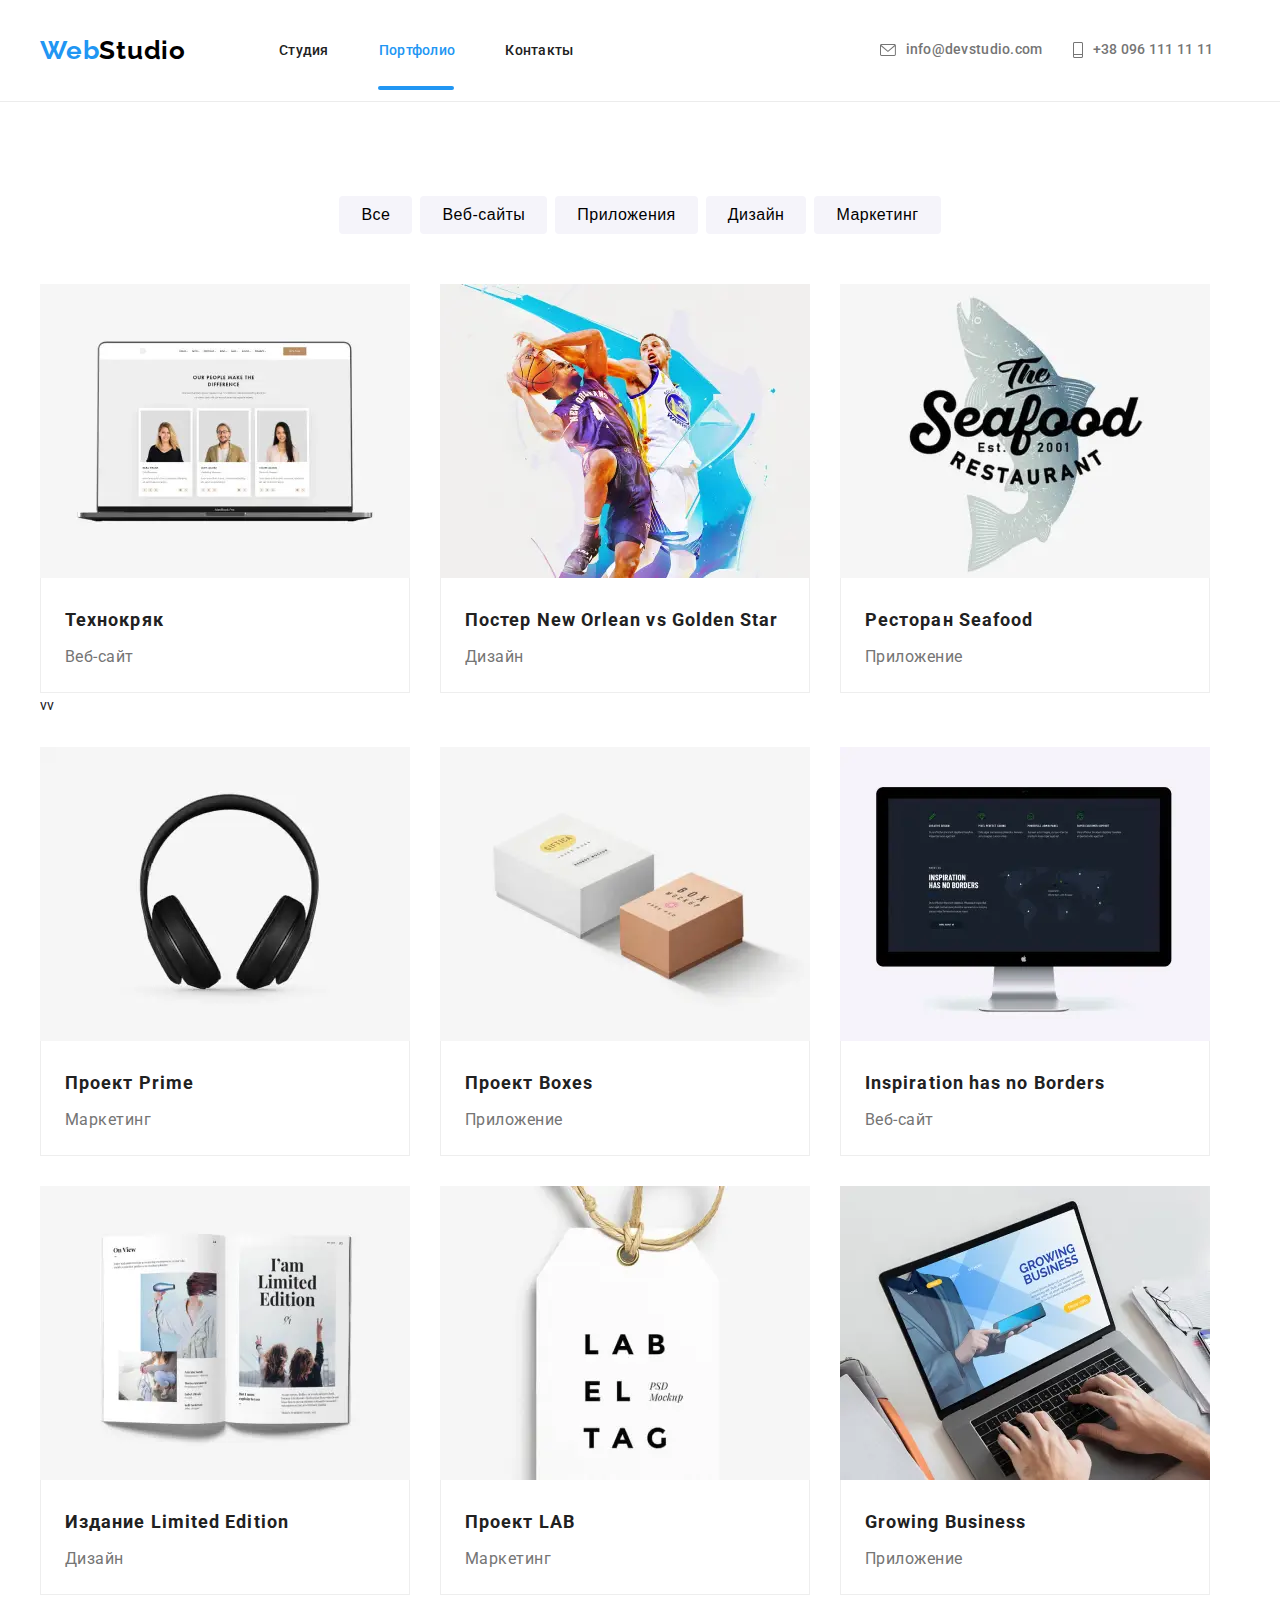
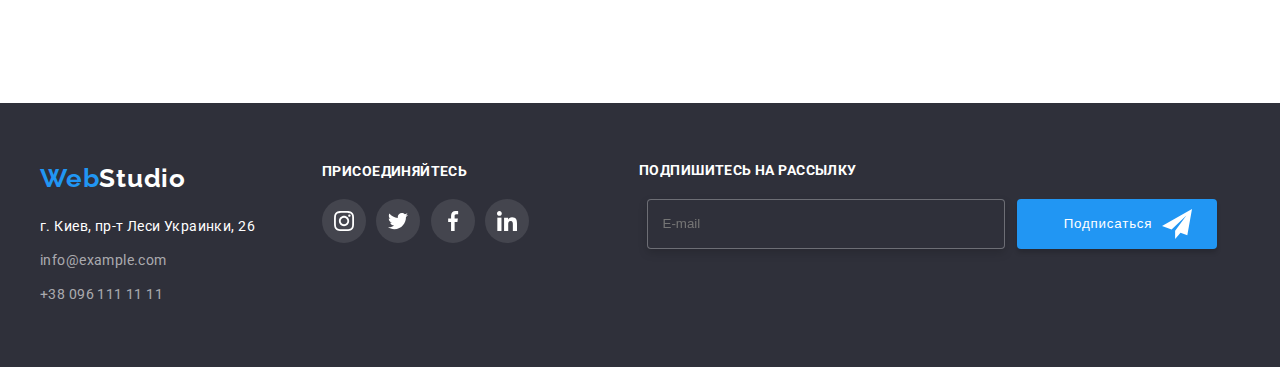
==== commit deffa45a: "Update portfolio.html" ====
--- a/portfolio.html
+++ b/portfolio.html
@@ -127,6 +127,7 @@
                 <h3 class="padding-left-rigt">Технокряк</h3>
                 <p class="padding-left-rigt padding-for-p">Веб-сайт</p>
             </div></a> 
+            vv
                 </li>
 
                 <li class="box-shadow overflov-a">
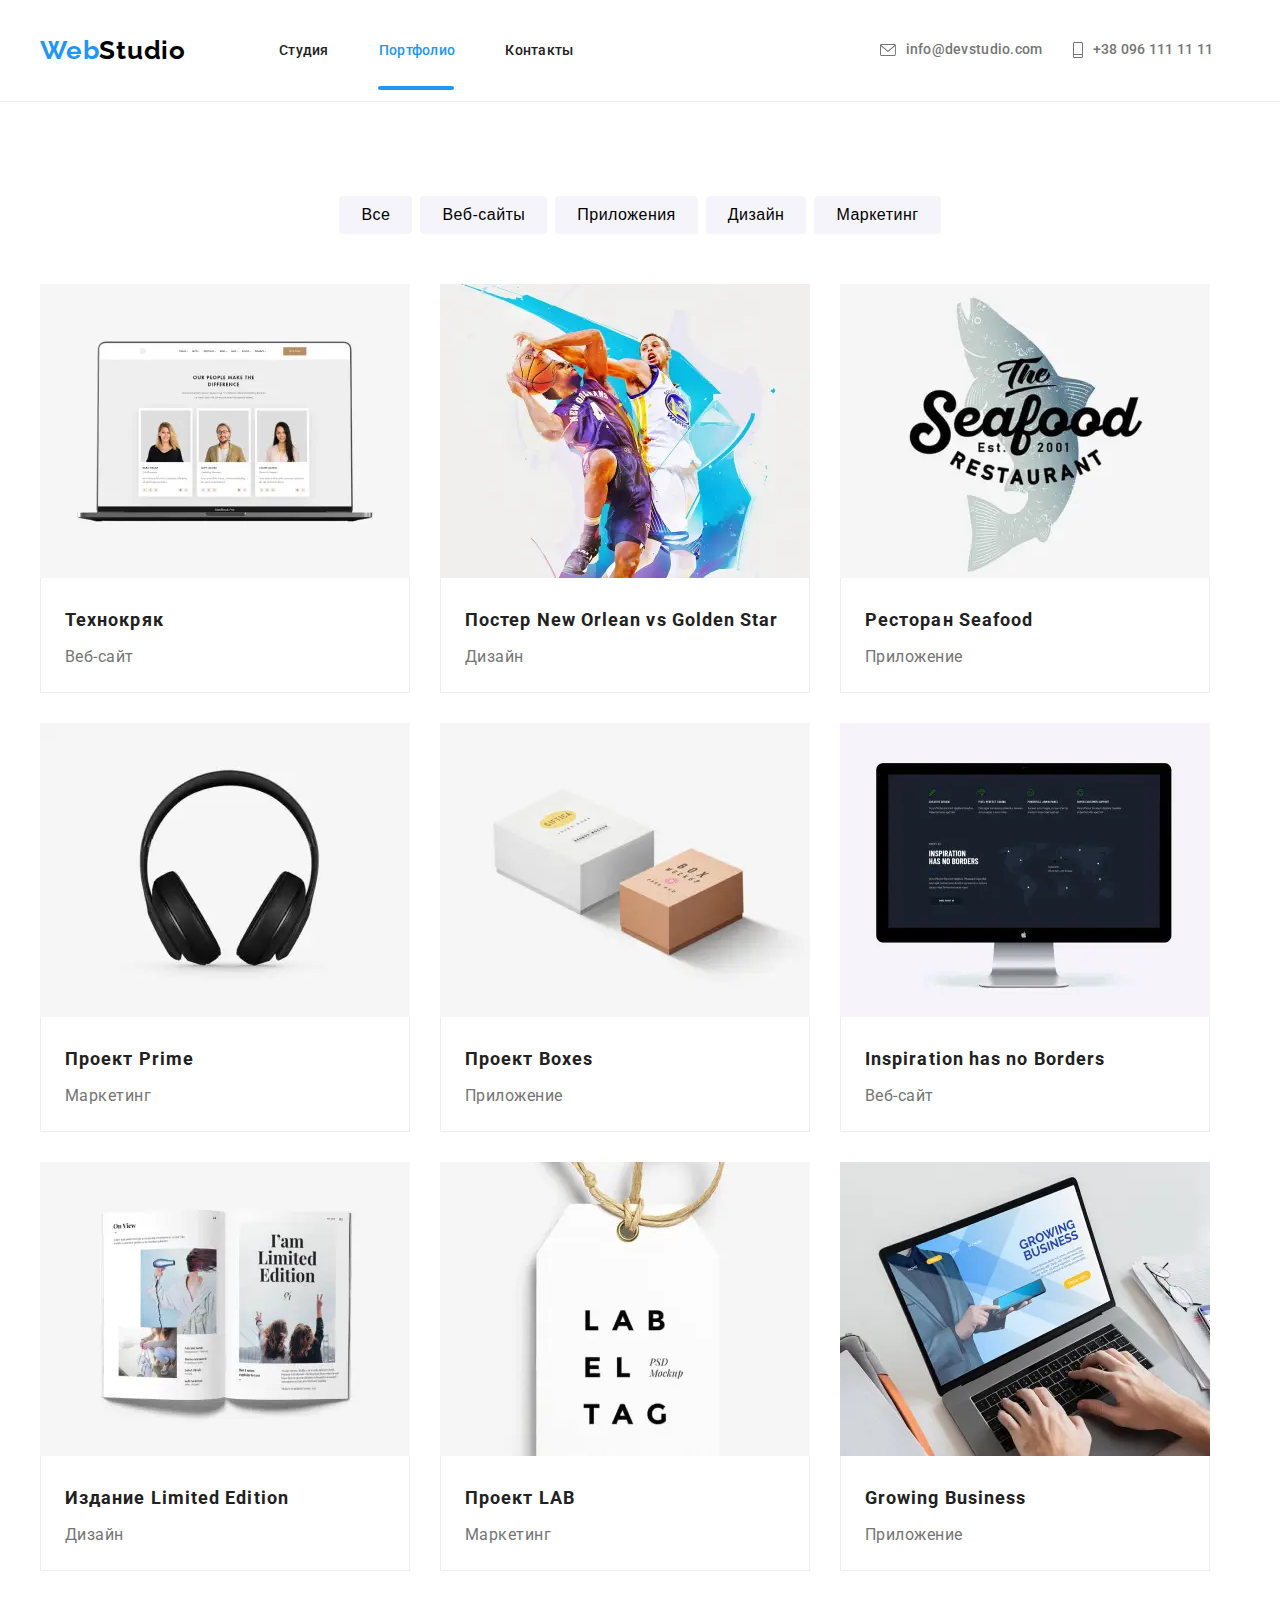
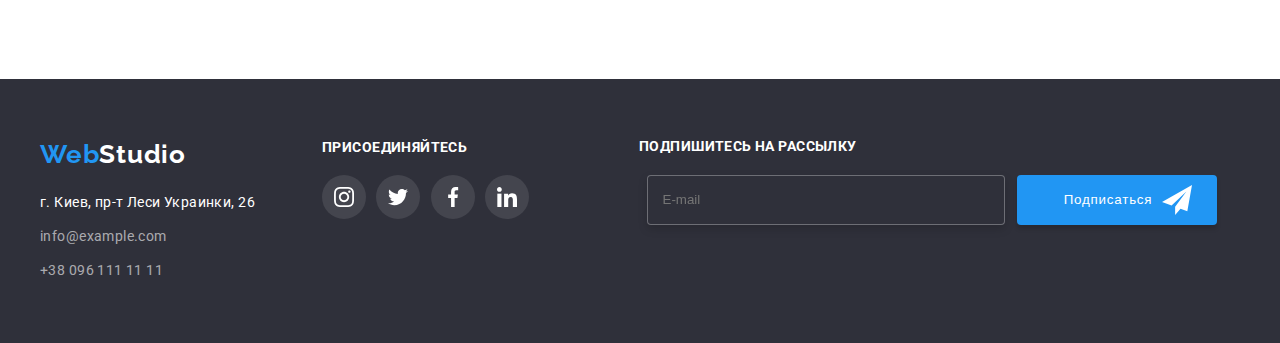
==== commit 4af43bdd: "gg" ====
--- a/portfolio.html
+++ b/portfolio.html
@@ -127,7 +127,7 @@
                 <h3 class="padding-left-rigt">Технокряк</h3>
                 <p class="padding-left-rigt padding-for-p">Веб-сайт</p>
             </div></a> 
-            vv
+
                 </li>
 
                 <li class="box-shadow overflov-a">
